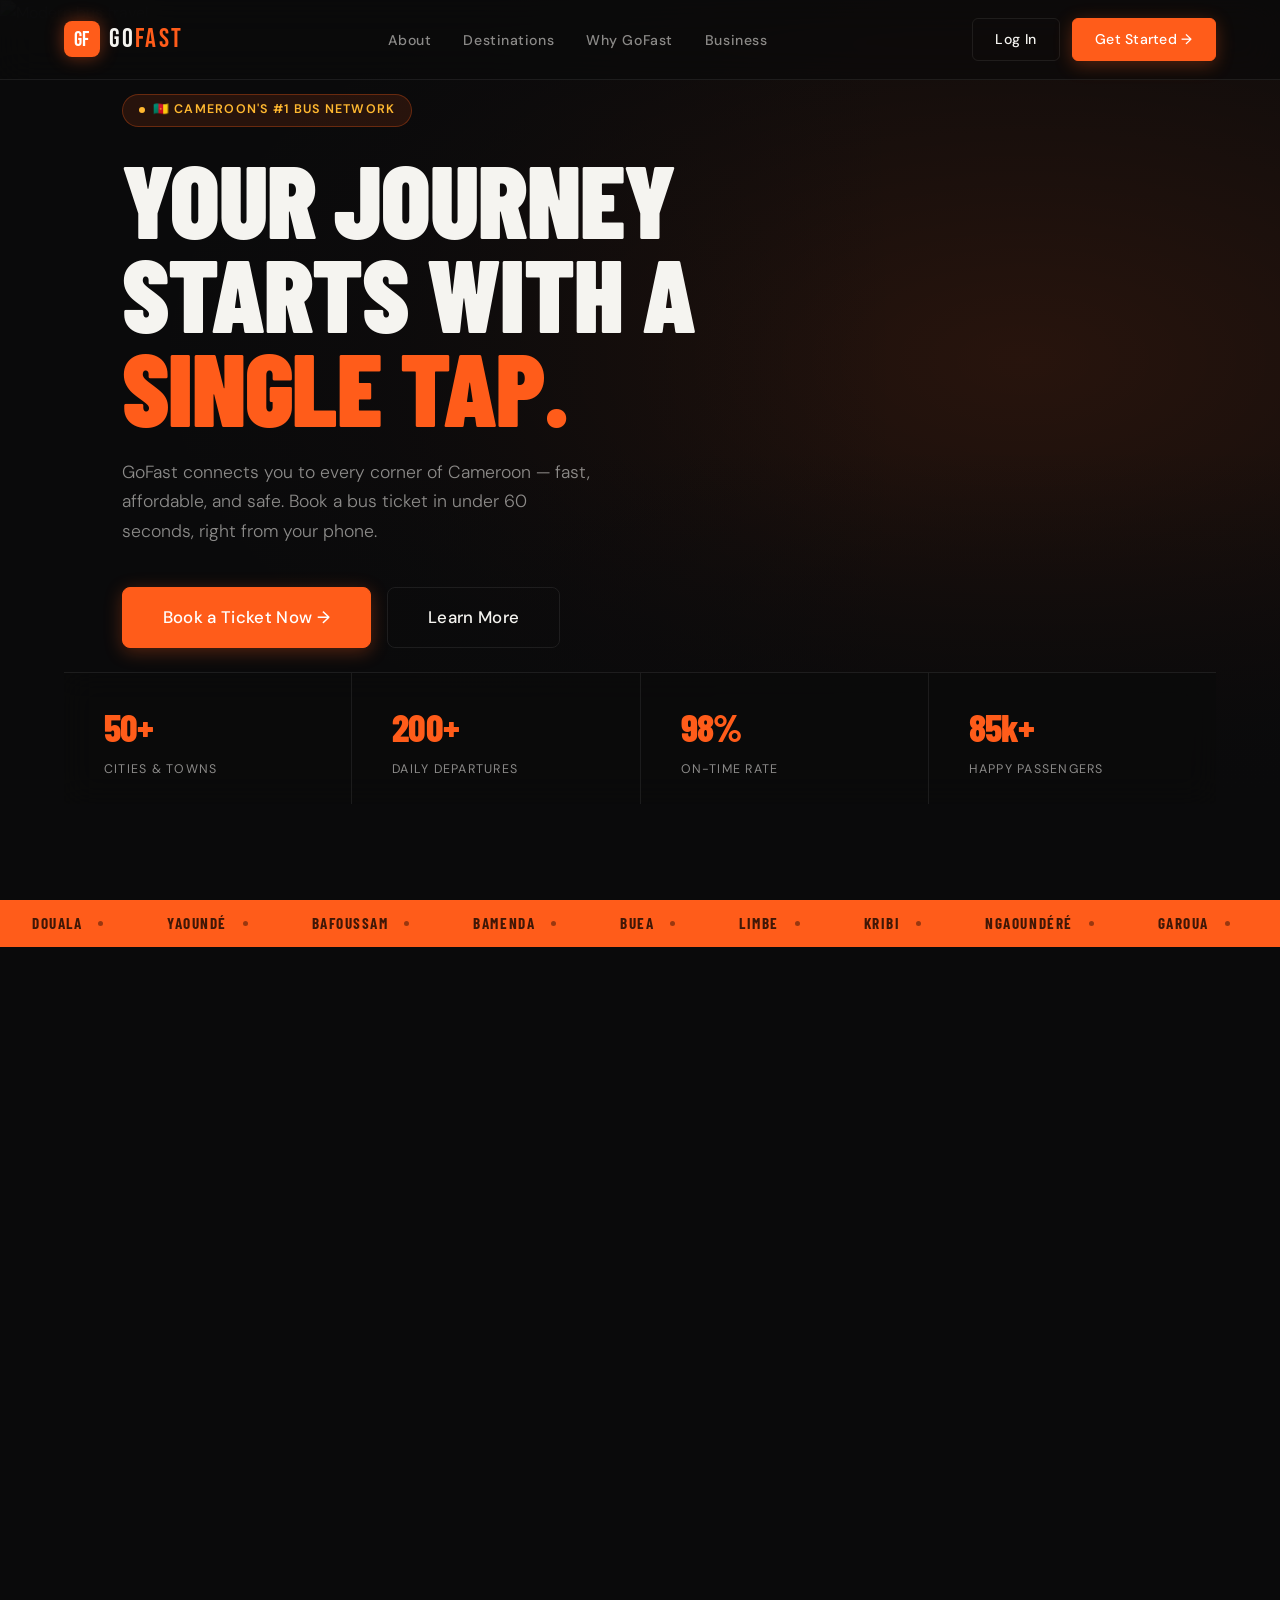
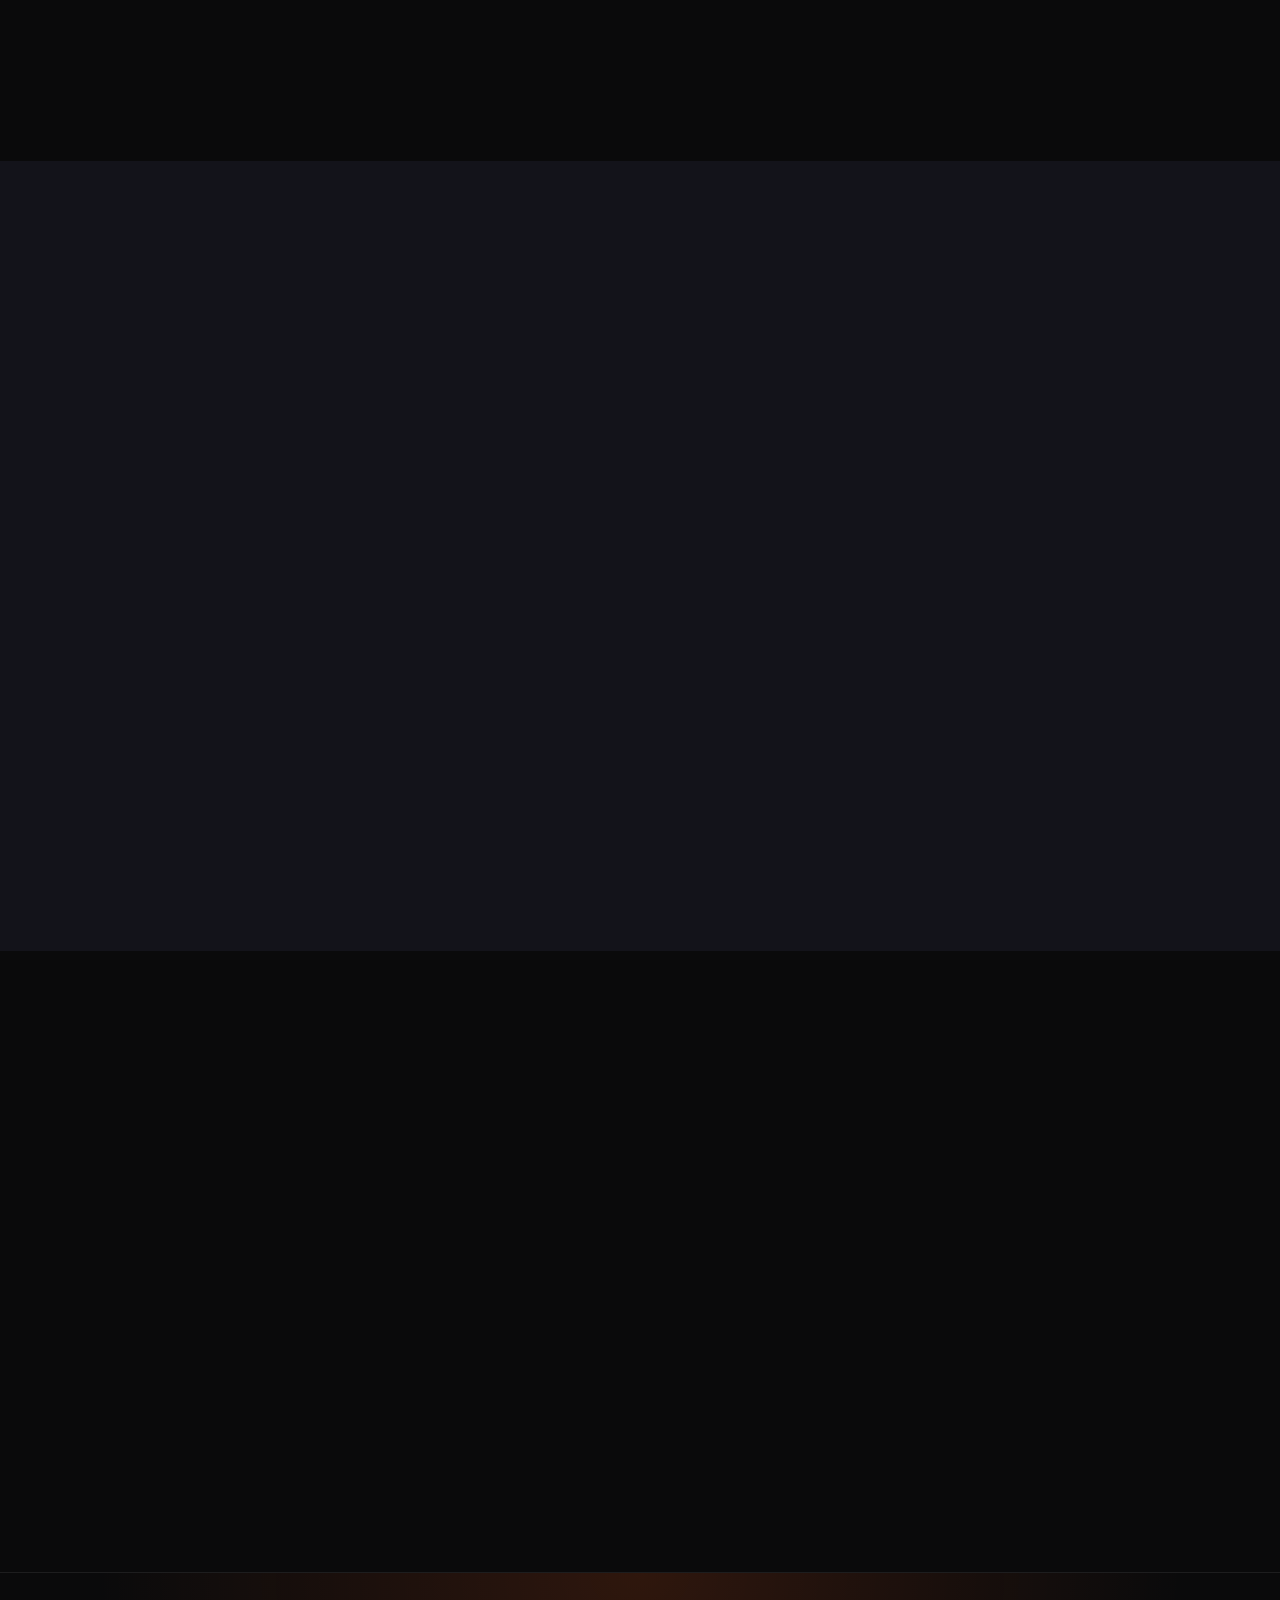
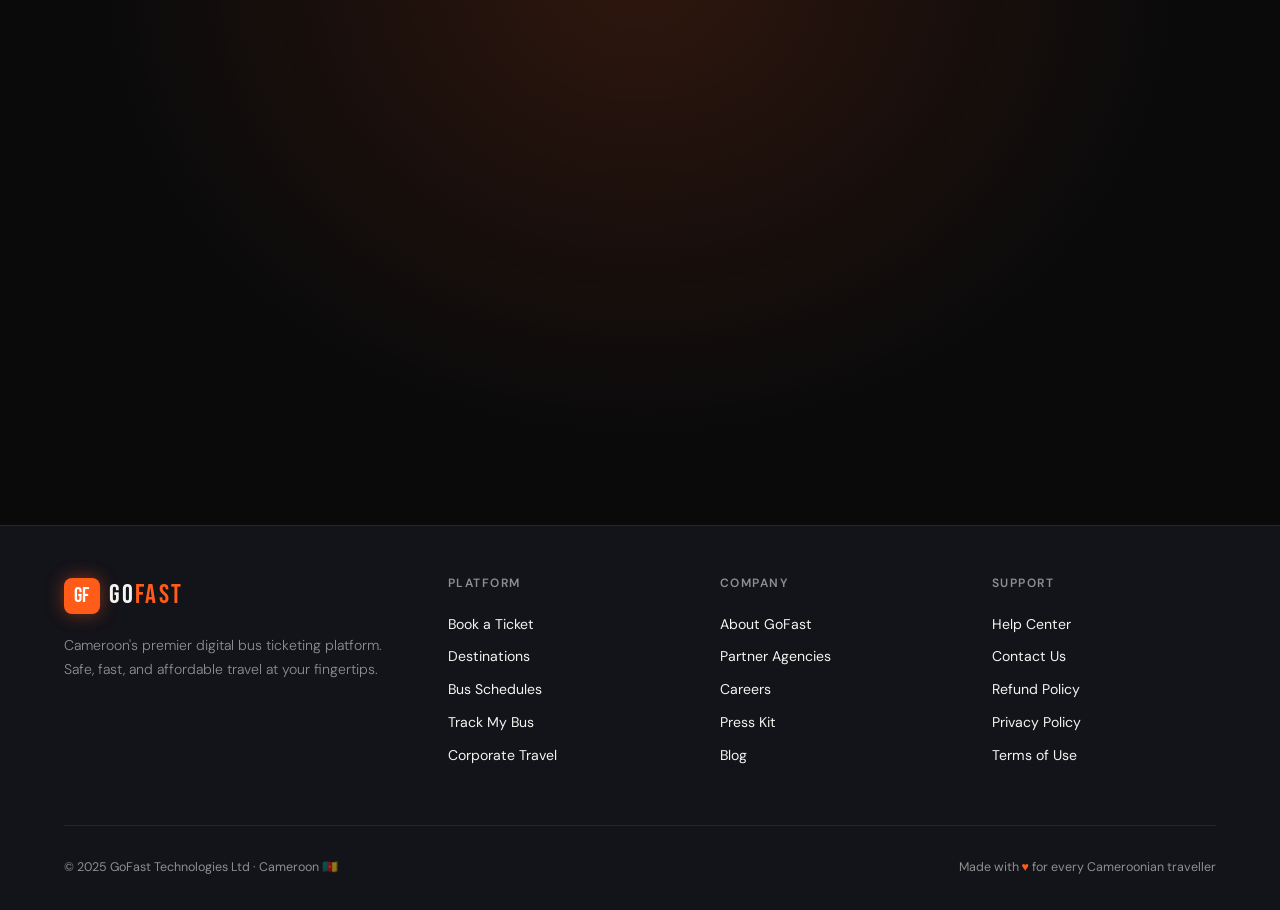
==== index.html @ 62a11a4a "Initial commit" ====
<!DOCTYPE html>
<html lang="en">
<head>
<meta charset="UTF-8" />
<meta name="viewport" content="width=device-width, initial-scale=1.0" />
<title>GoFast — Tickets at Your Fingertips</title>
<link rel="preconnect" href="https://fonts.googleapis.com" />
<link rel="preconnect" href="https://fonts.gstatic.com" crossorigin />
<link href="https://fonts.googleapis.com/css2?family=Barlow+Condensed:wght@400;600;700;800;900&family=DM+Sans:ital,wght@0,300;0,400;0,500;1,300&family=Bebas+Neue&display=swap" rel="stylesheet" />
<link rel="stylesheet" href="Styles/Landing.css"/>
</head>
<body>

<!-- ── NAVIGATION ── -->
<nav>
  <a class="nav-logo" href="#">
    <div class="logo-mark">GF</div>
    <span class="logo-text">Go<span>Fast</span></span>
  </a>
  <ul class="nav-links">
    <li><a href="#about">About</a></li>
    <li><a href="#cities">Destinations</a></li>
    <li><a href="#why">Why GoFast</a></li>
    <li><a href="#business">Business</a></li>
  </ul>
  <div class="nav-cta">
    <a href="gofast-login.html" class="btn btn-ghost">Log In</a>
    <a href="gofast-login.html" class="btn btn-primary">Get Started →</a>
  </div>
</nav>

<!-- ── HERO ── -->
<section class="hero">
  <div class="hero-bg">
    <img src="https://images.unsplash.com/photo-1544620347-c4fd4a3d5957?w=1800&q=80&auto=format&fit=crop" alt="Modern bus travel" />
  </div>
  <div class="hero-body container">
    <div class="hero-content">
      <div class="hero-badge">🇨🇲 Cameroon's #1 Bus Network</div>
      <h1 class="hero-title">
        Your Journey<br/>
        Starts With a<br/>
        <span class="line-accent">Single Tap.</span>
      </h1>
      <p class="hero-sub">
        GoFast connects you to every corner of Cameroon — fast, affordable, and safe. Book a bus ticket in under 60 seconds, right from your phone.
      </p>
      <div class="hero-actions">
        <a href="gofast-login.html" class="btn btn-primary btn-xl">Book a Ticket Now →</a>
        <a href="#about" class="btn btn-ghost btn-xl">Learn More</a>
      </div>
    </div>
  </div>
  <div class="hero-stats">
    <div class="stat-item"><div class="stat-num">50+</div><div class="stat-label">Cities & Towns</div></div>
    <div class="stat-item"><div class="stat-num">200+</div><div class="stat-label">Daily Departures</div></div>
    <div class="stat-item"><div class="stat-num">98%</div><div class="stat-label">On-Time Rate</div></div>
    <div class="stat-item"><div class="stat-num">85k+</div><div class="stat-label">Happy Passengers</div></div>
  </div>
</section>

<!-- ── MARQUEE ── -->
<div class="marquee-wrap">
  <div class="marquee-track">
    <!-- doubled for seamless loop -->
    <span class="marquee-item">Douala <span class="marquee-dot"></span></span>
    <span class="marquee-item">Yaoundé <span class="marquee-dot"></span></span>
    <span class="marquee-item">Bafoussam <span class="marquee-dot"></span></span>
    <span class="marquee-item">Bamenda <span class="marquee-dot"></span></span>
    <span class="marquee-item">Buea <span class="marquee-dot"></span></span>
    <span class="marquee-item">Limbe <span class="marquee-dot"></span></span>
    <span class="marquee-item">Kribi <span class="marquee-dot"></span></span>
    <span class="marquee-item">Ngaoundéré <span class="marquee-dot"></span></span>
    <span class="marquee-item">Garoua <span class="marquee-dot"></span></span>
    <span class="marquee-item">Maroua <span class="marquee-dot"></span></span>
    <span class="marquee-item">Ebolowa <span class="marquee-dot"></span></span>
    <span class="marquee-item">Bertoua <span class="marquee-dot"></span></span>
    <span class="marquee-item">Douala <span class="marquee-dot"></span></span>
    <span class="marquee-item">Yaoundé <span class="marquee-dot"></span></span>
    <span class="marquee-item">Bafoussam <span class="marquee-dot"></span></span>
    <span class="marquee-item">Bamenda <span class="marquee-dot"></span></span>
    <span class="marquee-item">Buea <span class="marquee-dot"></span></span>
    <span class="marquee-item">Limbe <span class="marquee-dot"></span></span>
    <span class="marquee-item">Kribi <span class="marquee-dot"></span></span>
    <span class="marquee-item">Ngaoundéré <span class="marquee-dot"></span></span>
    <span class="marquee-item">Garoua <span class="marquee-dot"></span></span>
    <span class="marquee-item">Maroua <span class="marquee-dot"></span></span>
    <span class="marquee-item">Ebolowa <span class="marquee-dot"></span></span>
    <span class="marquee-item">Bertoua <span class="marquee-dot"></span></span>
  </div>
</div>

<!-- ── ABOUT ── -->
<section id="about">
  <div class="container">
    <div class="about-grid reveal">
      <div class="about-text">
        <p class="section-label">Who We Are</p>
        <h2 class="section-title">The <em>Smarter</em> Way to Travel Cameroon</h2>
        <p>GoFast is Cameroon's first fully digital inter-city bus ticketing platform. We've taken the hassle out of travel — no queues, no last-minute scrambles, no overpriced roadside touts.</p>
        <p>From the bustling streets of <strong>Douala</strong> to the cool highlands of <strong>Bamenda</strong>, GoFast gets you there on time, every time. Our platform partners with the country's most trusted transport agencies to bring you a single, seamless booking experience.</p>
        <p>Whether you're a student heading home, a businessperson on deadline, or a family on holiday — <strong>GoFast was built for you.</strong></p>
        <div style="margin-top: 2rem;">
          <a href="gofast-login.html" class="btn btn-primary btn-lg">Start Booking →</a>
        </div>
      </div>
      <div class="about-visual">
        <img src="https://images.unsplash.com/photo-1570125909232-eb263c188f7e?w=900&q=80&auto=format&fit=crop" alt="Comfortable bus interior" />
        <div class="about-tag">✈ Est. 2024 · Cameroon</div>
      </div>
    </div>
  </div>
</section>

<!-- ── VALUE PROPS ── -->
<section id="why" class="vp-section">
  <div class="container">
    <p class="section-label reveal">Why Choose GoFast</p>
    <h2 class="section-title reveal">Built Around <em>Your</em> Comfort</h2>
    <div class="vp-grid reveal">

      <div class="vp-card">
        <div class="vp-num">01</div>
        <div class="vp-icon">⚡</div>
        <h3>Lightning-Fast Booking</h3>
        <p>Book a ticket from anywhere in 60 seconds or less. No account? No problem — create one instantly and hit the road.</p>
      </div>

      <div class="vp-card">
        <div class="vp-num">02</div>
        <div class="vp-icon">💰</div>
        <h3>Discounted Fares</h3>
        <p>GoFast members enjoy exclusive fare discounts, early-bird pricing, and loyalty rewards that grow with every trip you take.</p>
      </div>

      <div class="vp-card">
        <div class="vp-num">03</div>
        <div class="vp-icon">🛡️</div>
        <h3>Safety First</h3>
        <p>All partner buses are vetted, GPS-tracked, and maintained to the highest standards. Travel with total peace of mind.</p>
      </div>

      <div class="vp-card">
        <div class="vp-num">04</div>
        <div class="vp-icon">🪑</div>
        <h3>Choose Your Seat</h3>
        <p>Pick the exact seat you want — window, aisle, front row. Your comfort, your choice, confirmed before you even step on board.</p>
      </div>

      <div class="vp-card">
        <div class="vp-num">05</div>
        <div class="vp-icon">📱</div>
        <h3>Mobile Money Payments</h3>
        <p>Pay instantly with MTN Mobile Money or Orange Money. No cash, no cards, no stress — just tap and you're done.</p>
      </div>

      <div class="vp-card">
        <div class="vp-num">06</div>
        <div class="vp-icon">🕐</div>
        <h3>Real-Time Updates</h3>
        <p>Get live departure alerts, delay notifications, and boarding reminders straight to your phone. Never miss a bus again.</p>
      </div>

    </div>
  </div>
</section>

<!-- ── CITIES ── -->
<section id="cities">
  <div class="container">
    <p class="section-label reveal">Destinations</p>
    <h2 class="section-title reveal">We Travel <em>Everywhere</em> You Need to Go</h2>
    <div class="cities-grid reveal">

      <div class="city-card">
        <img src="Kribi.jpg" alt="Douala city" />
        <div class="city-info">
          <div class="city-name">Kribi</div>
          <div class="city-meta">Economic Capital <span class="dot"></span> 12+ daily routes</div>
        </div>
      </div>

      <div class="city-card">
        <img src="Yaounde.jpg" alt="Yaoundé city" />
        <div class="city-info">
          <div class="city-name">Yaoundé</div>
          <div class="city-meta">Political Capital <span class="dot"></span> 10+ daily routes</div>
        </div>
      </div>

      <div class="city-card">
        <img src="Limbe.jpg" alt="Limbe" />
        <div class="city-info">
          <div class="city-name">Limbe</div>
          <div class="city-meta">Southwest  Region <span class="dot"></span> 6+ daily routes</div>
        </div>
        <div class="city-card">
        <img src="Buea.jpg" alt="Buea" />
        <div class="city-info">
          <div class="city-name">Buea</div>
          <div class="city-meta">Southwest Region <span class="dot"></span> 6+ daily routes</div>
        </div>
      </div>


      

      
      
    </div>
    <div style="text-align:center; margin-top: 2.5rem;">
      <a href="gofast-working.html" class="btn btn-ghost btn-lg">View All 50+ Destinations →</a>
    </div>
  </div>
</section>

<!-- ── BUSINESS ── -->
<section id="business" class="biz-section">
  <div class="container">
    <div class="biz-grid reveal">
      <div class="biz-content">
        <p class="section-label">For Businesses</p>
        <h2>Travel Smarter,<br/><em>Spend Less.</em></h2>
        <p>Is your company moving employees across cities regularly? GoFast Business gives you a dedicated corporate account with group booking, priority seating, invoice-based billing, and a dedicated account manager — all in one dashboard.</p>
        <ul class="biz-features">
          <li><strong>Group Bookings</strong> — Reserve entire rows or buses for your team instantly.</li>
          <li><strong>Corporate Billing</strong> — Monthly invoices, zero cash handling, easy accounting.</li>
          <li><strong>Priority Support</strong> — 24/7 dedicated hotline for business accounts.</li>
          <li><strong>Analytics Dashboard</strong> — Track travel spend, routes, and frequency at a glance.</li>
          <li><strong>Exclusive Corporate Rates</strong> — The more you travel, the more you save.</li>
        </ul>
        <div style="margin-top: 2rem;">
          <a href="gofast-login.html" class="btn btn-primary btn-lg">Get a Business Account →</a>
        </div>
      </div>
      <div class="biz-cards">
        <div class="biz-card">
          <div class="biz-card-icon"></div>
          <div class="biz-card-body">
            <h4>Corporate Accounts</h4>
            <p>Manage all company travel under a single account. Set budgets, approve trips, and track usage.</p>
          </div>
        </div>
        <div class="biz-card">
          <div class="biz-card-icon"></div>
          <div class="biz-card-body">
            <h4>Travel Analytics</h4>
            <p>Monthly spending reports, route analysis, and predictive recommendations to cut costs.</p>
          </div>
        </div>
        <div class="biz-card">
          <div class="biz-card-icon"></div>
          <div class="biz-card-body">
            <h4>Agency Partnerships</h4>
            <p>Are you a transport agency? Partner with GoFast to digitize your operations and reach more customers.</p>
          </div>
        </div>
        <div class="biz-card">
          <div class="biz-card-icon"></div>
          <div class="biz-card-body">
            <h4>Bulk Ticket Packages</h4>
            <p>Pre-purchase bundles of tickets at discounted rates. Perfect for schools, NGOs, and large enterprises.</p>
          </div>
        </div>
      </div>
    </div>
  </div>
</section>

<!-- ── TESTIMONIALS ── -->
<section>
  <div class="container">
    <p class="section-label reveal">Testimonials</p>
    <h2 class="section-title reveal">What Our <em>Passengers</em> Say</h2>
    <div class="testi-grid reveal">
      <div class="testi-card">
        <div class="testi-stars">★★★★★</div>
        <p class="testi-text">"I booked my Douala–Bafoussam ticket while eating breakfast. The bus was on time, the seat I chose was exactly where I expected, and the journey was smooth. GoFast is a game-changer."</p>
        <div class="testi-author">
          <div class="testi-avatar">AK</div>
          <div>
            <div class="testi-name">Armel K.</div>
            <div class="testi-route">Douala → Bafoussam</div>
          </div>
        </div>
      </div>
      <div class="testi-card">
        <div class="testi-stars">★★★★★</div>
        <p class="testi-text">"As a student, I travel between Buea and Yaoundé constantly. GoFast saves me both time and money with their student discounts. I'll never queue at an agency again."</p>
        <div class="testi-author">
          <div class="testi-avatar">PN</div>
          <div>
            <div class="testi-name">Patricia N.</div>
            <div class="testi-route">Buea → Yaoundé</div>
          </div>
        </div>
      </div>
      <div class="testi-card">
        <div class="testi-stars">★★★★★</div>
        <p class="testi-text">"Our company uses GoFast Business to manage all staff travel. The invoicing system is a dream — our finance team is thrilled. Highly recommend to any SME in Cameroon."</p>
        <div class="testi-author">
          <div class="testi-avatar">ET</div>
          <div>
            <div class="testi-name">Emmanuel T.</div>
            <div class="testi-route">Corporate Account · Douala</div>
          </div>
        </div>
      </div>
    </div>
  </div>
</section>

<!-- ── CTA ── -->
<section class="cta-section">
  <div class="container">
    <h2 class="reveal">Ready to<br/><em>GoFast?</em></h2>
    <p class="reveal">Join 85,000+ Cameroonians who've already made the switch to smarter travel. Your first ticket is just one tap away.</p>
    <div class="cta-btns reveal">
      <a href="gofast-login.html" class="btn btn-primary btn-xl">Create Free Account →</a>
      <a href="gofast-login.html" class="btn btn-ghost btn-xl">Already have an account? Log In</a>
    </div>
  </div>
</section>

<!-- ── FOOTER ── -->
<footer>
  <div class="footer-grid">
    <div class="footer-brand">
      <div class="nav-logo" style="margin-bottom:1rem;">
        <div class="logo-mark">GF</div>
        <span class="logo-text">Go<span>Fast</span></span>
      </div>
      <p>Cameroon's premier digital bus ticketing platform. Safe, fast, and affordable travel at your fingertips.</p>
    </div>
    <div class="footer-col">
      <h5>Platform</h5>
      <a href="#">Book a Ticket</a>
      <a href="#">Destinations</a>
      <a href="#">Bus Schedules</a>
      <a href="#">Track My Bus</a>
      <a href="#">Corporate Travel</a>
    </div>
    <div class="footer-col">
      <h5>Company</h5>
      <a href="#">About GoFast</a>
      <a href="#">Partner Agencies</a>
      <a href="#">Careers</a>
      <a href="#">Press Kit</a>
      <a href="#">Blog</a>
    </div>
    <div class="footer-col">
      <h5>Support</h5>
      <a href="#">Help Center</a>
      <a href="#">Contact Us</a>
      <a href="#">Refund Policy</a>
      <a href="#">Privacy Policy</a>
      <a href="#">Terms of Use</a>
    </div>
  </div>
  <div class="footer-bottom">
    <div>© 2025 GoFast Technologies Ltd · Cameroon 🇨🇲</div>
    <div>Made with <span>♥</span> for every Cameroonian traveller</div>
  </div>
</footer>

<script src="Scripts/landing.js"></script>
</body>
</html>
---- Styles/Landing.css ----
/* ── TOKENS ── */
  :root {
    --black:   #0a0a0b;
    --ink:     #13131a;
    --panel:   #1a1a24;
    --card:    #21212f;
    --border:  rgba(255,255,255,0.08);
    --orange:  #ff5c1a;
    --amber:   #ffb830;
    --white:   #f5f4f0;
    --muted:   rgba(245,244,240,0.55);
    --speed: 0.38s;
  }

  *, *::before, *::after { box-sizing: border-box; margin: 0; padding: 0; }

  html { scroll-behavior: smooth; }

  body {
    background: var(--black);
    color: var(--white);
    font-family: 'DM Sans', sans-serif;
    font-size: 16px;
    line-height: 1.6;
    overflow-x: hidden;
  }

  /* ── SCROLLBAR ── */
  ::-webkit-scrollbar { width: 4px; }
  ::-webkit-scrollbar-track { background: var(--ink); }
  ::-webkit-scrollbar-thumb { background: var(--orange); border-radius: 2px; }

  /* ── NAV ── */
  nav {
    position: fixed; top: 0; left: 0; right: 0; z-index: 100;
    display: flex; align-items: center; justify-content: space-between;
    padding: 1.1rem 5%;
    background: rgba(10,10,11,0.7);
    backdrop-filter: blur(18px) saturate(160%);
    border-bottom: 1px solid var(--border);
    animation: fadeDown 0.7s ease both;
  }

  .nav-logo {
    display: flex; align-items: center; gap: 0.55rem;
    text-decoration: none;
  }
  .logo-mark {
    width: 36px; height: 36px; border-radius: 8px;
    background: var(--orange);
    display: flex; align-items: center; justify-content: center;
    font-family: 'Bebas Neue', sans-serif;
    font-size: 1.3rem; color: #fff; letter-spacing: 0.02em;
    box-shadow: 0 0 18px rgba(255,92,26,0.45);
  }
  .logo-text {
    font-family: 'Bebas Neue', sans-serif;
    font-size: 1.7rem; letter-spacing: 0.08em; color: var(--white);
  }
  .logo-text span { color: var(--orange); }

  .nav-links {
    display: flex; align-items: center; gap: 2rem;
    list-style: none;
  }
  .nav-links a {
    text-decoration: none; color: var(--muted); font-size: 0.88rem;
    letter-spacing: 0.04em; font-weight: 500;
    transition: color var(--speed);
  }
  .nav-links a:hover { color: var(--white); }

  .nav-cta {
    display: flex; gap: 0.75rem; align-items: center;
  }
  .btn {
    padding: 0.6rem 1.4rem;
    border-radius: 6px;
    font-family: 'DM Sans', sans-serif;
    font-weight: 500; font-size: 0.88rem;
    cursor: pointer; text-decoration: none;
    transition: all var(--speed);
    display: inline-flex; align-items: center; gap: 0.4rem;
    letter-spacing: 0.02em;
  }
  .btn-ghost {
    background: transparent;
    border: 1px solid var(--border);
    color: var(--white);
  }
  .btn-ghost:hover {
    border-color: rgba(255,255,255,0.3);
    background: rgba(255,255,255,0.05);
  }
  .btn-primary {
    background: var(--orange);
    border: 1px solid var(--orange);
    color: #fff;
    box-shadow: 0 4px 18px rgba(255,92,26,0.3);
  }
  .btn-primary:hover {
    background: #ff7040;
    box-shadow: 0 6px 28px rgba(255,92,26,0.5);
    transform: translateY(-1px);
  }
  .btn-lg {
    padding: 0.85rem 2rem; font-size: 1rem;
  }
  .btn-xl {
    padding: 1rem 2.5rem; font-size: 1.05rem;
    border-radius: 8px;
  }

  /* ── HERO ── */
  .hero {
    min-height: 100vh;
    display: grid;
    grid-template-rows: 1fr auto;
    padding-top: 70px;
    position: relative; overflow: hidden;
  }

  .hero-bg {
    position: absolute; inset: 0;
    z-index: 0;
  }
  .hero-bg img {
    width: 100%; height: 100%;
    object-fit: cover; object-position: center 30%;
    filter: brightness(0.3) saturate(1.3);
  }
  .hero-bg::after {
    content: '';
    position: absolute; inset: 0;
    background:
      linear-gradient(to top, var(--black) 12%, transparent 50%),
      linear-gradient(to right, rgba(10,10,11,0.7) 30%, transparent 70%),
      radial-gradient(ellipse at 80% 40%, rgba(255,92,26,0.12) 0%, transparent 60%);
  }

  .hero-body {
    position: relative; z-index: 2;
    display: flex; align-items: center;
    padding: 0 5%;
    max-width: 1200px; margin: 0 auto; width: 100%;
  }

  .hero-content { max-width: 640px; }

  .hero-badge {
    display: inline-flex; align-items: center; gap: 0.5rem;
    background: rgba(255,92,26,0.12);
    border: 1px solid rgba(255,92,26,0.3);
    border-radius: 100px;
    padding: 0.35rem 1rem;
    font-size: 0.78rem; letter-spacing: 0.1em; text-transform: uppercase;
    color: var(--amber); font-weight: 600;
    margin-bottom: 1.5rem;
    animation: fadeUp 0.8s 0.2s ease both;
  }
  .hero-badge::before {
    content: ''; width: 6px; height: 6px;
    background: var(--amber); border-radius: 50%;
    animation: pulse 2s infinite;
  }

  .hero-title {
    font-family: 'Barlow Condensed', sans-serif;
    font-weight: 900;
    font-size: clamp(3.5rem, 8vw, 7rem);
    line-height: 0.92;
    letter-spacing: -0.01em;
    text-transform: uppercase;
    animation: fadeUp 0.8s 0.35s ease both;
  }
  .hero-title .line-accent { color: var(--orange); display: block; }

  .hero-sub {
    margin-top: 1.5rem;
    font-size: 1.1rem; color: var(--muted);
    max-width: 480px; line-height: 1.7;
    font-weight: 300;
    animation: fadeUp 0.8s 0.5s ease both;
  }

  .hero-actions {
    display: flex; gap: 1rem; align-items: center;
    margin-top: 2.5rem; flex-wrap: wrap;
    animation: fadeUp 0.8s 0.65s ease both;
  }

  .hero-stats {
    position: relative; z-index: 2;
    display: flex; gap: 0;
    border-top: 1px solid var(--border);
    background: rgba(10,10,11,0.6);
    backdrop-filter: blur(16px);
    animation: fadeUp 0.8s 0.8s ease both;
  }
  .stat-item {
    flex: 1; padding: 1.5rem 2.5rem;
    border-right: 1px solid var(--border);
  }
  .stat-item:last-child { border-right: none; }
  .stat-num {
    font-family: 'Barlow Condensed', sans-serif;
    font-weight: 800; font-size: 2.4rem;
    color: var(--orange); letter-spacing: -0.02em;
  }
  .stat-label {
    font-size: 0.78rem; color: var(--muted);
    text-transform: uppercase; letter-spacing: 0.1em;
    margin-top: 0.1rem;
  }

  /* ── MARQUEE ── */
  .marquee-wrap {
    background: var(--orange);
    padding: 0.7rem 0; overflow: hidden;
  }
  .marquee-track {
    display: flex; white-space: nowrap;
    animation: marquee 22s linear infinite;
  }
  .marquee-item {
    display: inline-flex; align-items: center; gap: 1rem;
    padding: 0 2rem;
    font-family: 'Barlow Condensed', sans-serif;
    font-weight: 700; font-size: 0.95rem;
    text-transform: uppercase; letter-spacing: 0.1em;
    color: rgba(0,0,0,0.75);
  }
  .marquee-dot { width: 5px; height: 5px; background: rgba(0,0,0,0.4); border-radius: 50%; }

  /* ── SECTION SHARED ── */
  section { padding: 6rem 5%; }
  .container { max-width: 1200px; margin: 0 auto; }

  .section-label {
    font-size: 0.75rem; letter-spacing: 0.15em;
    text-transform: uppercase; color: var(--orange);
    font-weight: 600; margin-bottom: 0.75rem;
  }
  .section-title {
    font-family: 'Barlow Condensed', sans-serif;
    font-weight: 800; font-size: clamp(2.2rem, 4vw, 3.2rem);
    text-transform: uppercase; line-height: 1;
    letter-spacing: -0.01em;
  }
  .section-title em { font-style: normal; color: var(--orange); }

  /* ── ABOUT ── */
  .about-grid {
    display: grid; grid-template-columns: 1fr 1fr;
    gap: 4rem; align-items: center; margin-top: 3rem;
  }
  .about-text p {
    color: var(--muted); line-height: 1.8; margin-top: 1rem;
    font-weight: 300;
  }
  .about-text p + p { margin-top: 0.85rem; }
  .about-text strong { color: var(--white); font-weight: 500; }

  .about-visual {
    position: relative; border-radius: 16px; overflow: hidden;
    height: 420px;
  }
  .about-visual img {
    width: 100%; height: 100%;
    object-fit: cover;
    transition: transform 0.6s ease;
  }
  .about-visual:hover img { transform: scale(1.04); }
  .about-visual::before {
    content: '';
    position: absolute; inset: 0; z-index: 1;
    background: linear-gradient(to top, rgba(10,10,11,0.6) 0%, transparent 50%);
  }
  .about-tag {
    position: absolute; bottom: 1.5rem; left: 1.5rem; z-index: 2;
    background: var(--orange); color: #fff;
    padding: 0.4rem 1rem; border-radius: 100px;
    font-size: 0.78rem; font-weight: 600; letter-spacing: 0.06em;
  }

  /* ── VALUE PROPS ── */
  .vp-section { background: var(--ink); }
  .vp-grid {
    display: grid; grid-template-columns: repeat(3, 1fr);
    gap: 1.5px; margin-top: 3rem;
    border: 1.5px solid var(--border); border-radius: 16px; overflow: hidden;
  }
  .vp-card {
    background: var(--panel);
    padding: 2.5rem 2rem;
    transition: background var(--speed);
    position: relative; overflow: hidden;
  }
  .vp-card::before {
    content: '';
    position: absolute; inset: 0;
    background: radial-gradient(ellipse at 0% 100%, rgba(255,92,26,0.08) 0%, transparent 60%);
    opacity: 0; transition: opacity var(--speed);
  }
  .vp-card:hover { background: var(--card); }
  .vp-card:hover::before { opacity: 1; }

  .vp-icon {
    width: 52px; height: 52px; border-radius: 12px;
    background: rgba(255,92,26,0.1);
    border: 1px solid rgba(255,92,26,0.2);
    display: flex; align-items: center; justify-content: center;
    font-size: 1.5rem; margin-bottom: 1.5rem;
  }
  .vp-card h3 {
    font-family: 'Barlow Condensed', sans-serif;
    font-weight: 700; font-size: 1.35rem;
    text-transform: uppercase; letter-spacing: 0.03em;
    margin-bottom: 0.65rem;
  }
  .vp-card p {
    color: var(--muted); font-size: 0.88rem;
    line-height: 1.7; font-weight: 300;
  }
  .vp-num {
    position: absolute; top: 1.5rem; right: 1.5rem;
    font-family: 'Barlow Condensed', sans-serif;
    font-size: 3.5rem; font-weight: 900; color: rgba(255,255,255,0.04);
    line-height: 1;
  }

  /* ── CITIES ── */
  .cities-grid {
    display: grid;
    grid-template-columns: repeat(4, 1fr);
    gap: 1.2rem; margin-top: 3rem;
  }
  .city-card {
    position: relative; border-radius: 12px; overflow: hidden;
    height: 260px; cursor: pointer;
    transition: transform var(--speed), box-shadow var(--speed);
  }
  .city-card:hover {
    transform: translateY(-6px);
    box-shadow: 0 20px 50px rgba(0,0,0,0.5);
  }
  .city-card:first-child {
    grid-column: span 2; height: 300px;
  }
  .city-card img {
    width: 100%; height: 100%;
    object-fit: cover;
    filter: brightness(0.55) saturate(1.1);
    transition: filter var(--speed), transform 0.5s ease;
  }
  .city-card:hover img {
    filter: brightness(0.7) saturate(1.3);
    transform: scale(1.06);
  }
  .city-info {
    position: absolute; bottom: 0; left: 0; right: 0;
    padding: 1.5rem;
    background: linear-gradient(to top, rgba(10,10,11,0.9) 0%, transparent 100%);
  }
  .city-name {
    font-family: 'Barlow Condensed', sans-serif;
    font-weight: 800; font-size: 1.6rem;
    text-transform: uppercase; letter-spacing: 0.04em;
  }
  .city-meta {
    display: flex; align-items: center; gap: 0.5rem;
    margin-top: 0.3rem;
    font-size: 0.78rem; color: var(--muted);
  }
  .city-meta .dot { width: 4px; height: 4px; background: var(--orange); border-radius: 50%; }

  /* ── BUSINESS AD ── */
  .biz-section { background: var(--ink); }
  .biz-grid {
    display: grid; grid-template-columns: 1.1fr 1fr;
    gap: 4rem; align-items: center; margin-top: 3rem;
  }
  .biz-content h2 {
    font-family: 'Barlow Condensed', sans-serif;
    font-weight: 900; font-size: clamp(2rem, 3.5vw, 2.8rem);
    text-transform: uppercase; line-height: 1.05;
    margin-bottom: 1.2rem;
  }
  .biz-content h2 em { font-style: normal; color: var(--orange); }
  .biz-content p { color: var(--muted); line-height: 1.8; font-weight: 300; }

  .biz-features {
    list-style: none; margin-top: 1.8rem; display: flex; flex-direction: column; gap: 0.85rem;
  }
  .biz-features li {
    display: flex; align-items: flex-start; gap: 0.75rem;
    color: var(--muted); font-size: 0.9rem;
  }
  .biz-features li::before {
    content: '✓';
    flex-shrink: 0; width: 22px; height: 22px;
    background: rgba(255,92,26,0.12);
    border: 1px solid rgba(255,92,26,0.3);
    border-radius: 50%; color: var(--orange);
    font-size: 0.7rem; display: flex; align-items: center; justify-content: center;
    margin-top: 0.1rem;
  }
  .biz-features li strong { color: var(--white); font-weight: 500; }

  .biz-cards {
    display: flex; flex-direction: column; gap: 1rem;
  }
  .biz-card {
    background: var(--panel);
    border: 1px solid var(--border);
    border-radius: 12px; padding: 1.5rem;
    display: flex; gap: 1rem; align-items: flex-start;
    transition: border-color var(--speed), box-shadow var(--speed);
  }
  .biz-card:hover {
    border-color: rgba(255,92,26,0.3);
    box-shadow: 0 8px 30px rgba(255,92,26,0.08);
  }
  .biz-card-icon {
    width: 44px; height: 44px; border-radius: 10px;
    background: rgba(255,92,26,0.12);
    display: flex; align-items: center; justify-content: center;
    font-size: 1.2rem; flex-shrink: 0;
  }
  .biz-card-body h4 {
    font-weight: 600; font-size: 0.95rem; margin-bottom: 0.25rem;
  }
  .biz-card-body p { color: var(--muted); font-size: 0.82rem; line-height: 1.5; }

  /* ── TESTIMONIALS ── */
  .testi-grid {
    display: grid; grid-template-columns: repeat(3, 1fr);
    gap: 1.5rem; margin-top: 3rem;
  }
  .testi-card {
    background: var(--panel);
    border: 1px solid var(--border);
    border-radius: 14px; padding: 2rem;
    transition: transform var(--speed);
  }
  .testi-card:hover { transform: translateY(-4px); }
  .testi-stars { color: var(--amber); font-size: 0.85rem; letter-spacing: 0.1em; margin-bottom: 1rem; }
  .testi-text {
    color: var(--muted); font-size: 0.9rem; line-height: 1.75;
    font-style: italic; font-weight: 300;
    margin-bottom: 1.5rem;
  }
  .testi-author { display: flex; align-items: center; gap: 0.75rem; }
  .testi-avatar {
    width: 40px; height: 40px; border-radius: 50%;
    background: var(--orange); display: flex; align-items: center; justify-content: center;
    font-weight: 700; font-size: 0.9rem; color: #fff; flex-shrink: 0;
  }
  .testi-name { font-weight: 500; font-size: 0.9rem; }
  .testi-route { color: var(--muted); font-size: 0.78rem; margin-top: 0.1rem; }

  /* ── CTA ── */
  .cta-section {
    text-align: center;
    background:
      radial-gradient(ellipse at 50% 0%, rgba(255,92,26,0.15) 0%, transparent 60%),
      var(--black);
    border-top: 1px solid var(--border);
    padding: 7rem 5%;
  }
  .cta-section h2 {
    font-family: 'Barlow Condensed', sans-serif;
    font-weight: 900; font-size: clamp(3rem, 6vw, 5.5rem);
    text-transform: uppercase; line-height: 0.95; letter-spacing: -0.01em;
    margin-bottom: 1.5rem;
  }
  .cta-section h2 em { font-style: normal; color: var(--orange); display: block; }
  .cta-section p { color: var(--muted); max-width: 480px; margin: 0 auto 2.5rem; line-height: 1.8; }
  .cta-btns { display: flex; gap: 1rem; justify-content: center; flex-wrap: wrap; }

  /* ── FOOTER ── */
  footer {
    background: var(--ink);
    border-top: 1px solid var(--border);
    padding: 3rem 5% 2rem;
  }
  .footer-grid {
    max-width: 1200px; margin: 0 auto;
    display: grid; grid-template-columns: 1.5fr 1fr 1fr 1fr;
    gap: 3rem; padding-bottom: 3rem;
    border-bottom: 1px solid var(--border);
  }
  .footer-brand p { color: var(--muted); font-size: 0.88rem; margin-top: 1rem; line-height: 1.7; font-weight: 300; }
  .footer-col h5 {
    font-size: 0.75rem; letter-spacing: 0.12em;
    text-transform: uppercase; color: var(--muted); font-weight: 600;
    margin-bottom: 1.2rem;
  }
  .footer-col a {
    display: block; color: var(--white); text-decoration: none;
    font-size: 0.88rem; margin-bottom: 0.65rem;
    transition: color var(--speed);
  }
  .footer-col a:hover { color: var(--orange); }
  .footer-bottom {
    max-width: 1200px; margin: 2rem auto 0;
    display: flex; justify-content: space-between; align-items: center;
    font-size: 0.78rem; color: var(--muted);
  }
  .footer-bottom span { color: var(--orange); }

  /* ── ANIMATIONS ── */
  @keyframes fadeDown {
    from { opacity: 0; transform: translateY(-16px); }
    to   { opacity: 1; transform: translateY(0); }
  }
  @keyframes fadeUp {
    from { opacity: 0; transform: translateY(20px); }
    to   { opacity: 1; transform: translateY(0); }
  }
  @keyframes pulse {
    0%, 100% { opacity: 1; transform: scale(1); }
    50%       { opacity: 0.5; transform: scale(0.8); }
  }
  @keyframes marquee {
    from { transform: translateX(0); }
    to   { transform: translateX(-50%); }
  }

  /* scroll reveal */
  .reveal {
    opacity: 0; transform: translateY(28px);
    transition: opacity 0.7s ease, transform 0.7s ease;
  }
  .reveal.visible {
    opacity: 1; transform: translateY(0);
  }

  /* ── RESPONSIVE ── */
  @media (max-width: 900px) {
    .nav-links { display: none; }
    .about-grid, .biz-grid { grid-template-columns: 1fr; gap: 2.5rem; }
    .vp-grid { grid-template-columns: 1fr; }
    .cities-grid { grid-template-columns: repeat(2, 1fr); }
    .city-card:first-child { grid-column: span 2; }
    .testi-grid { grid-template-columns: 1fr; }
    .hero-stats { flex-direction: column; }
    .stat-item { border-right: none; border-bottom: 1px solid var(--border); }
    .stat-item:last-child { border-bottom: none; }
    .footer-grid { grid-template-columns: 1fr 1fr; gap: 2rem; }
    .footer-bottom { flex-direction: column; gap: 0.5rem; }
  }
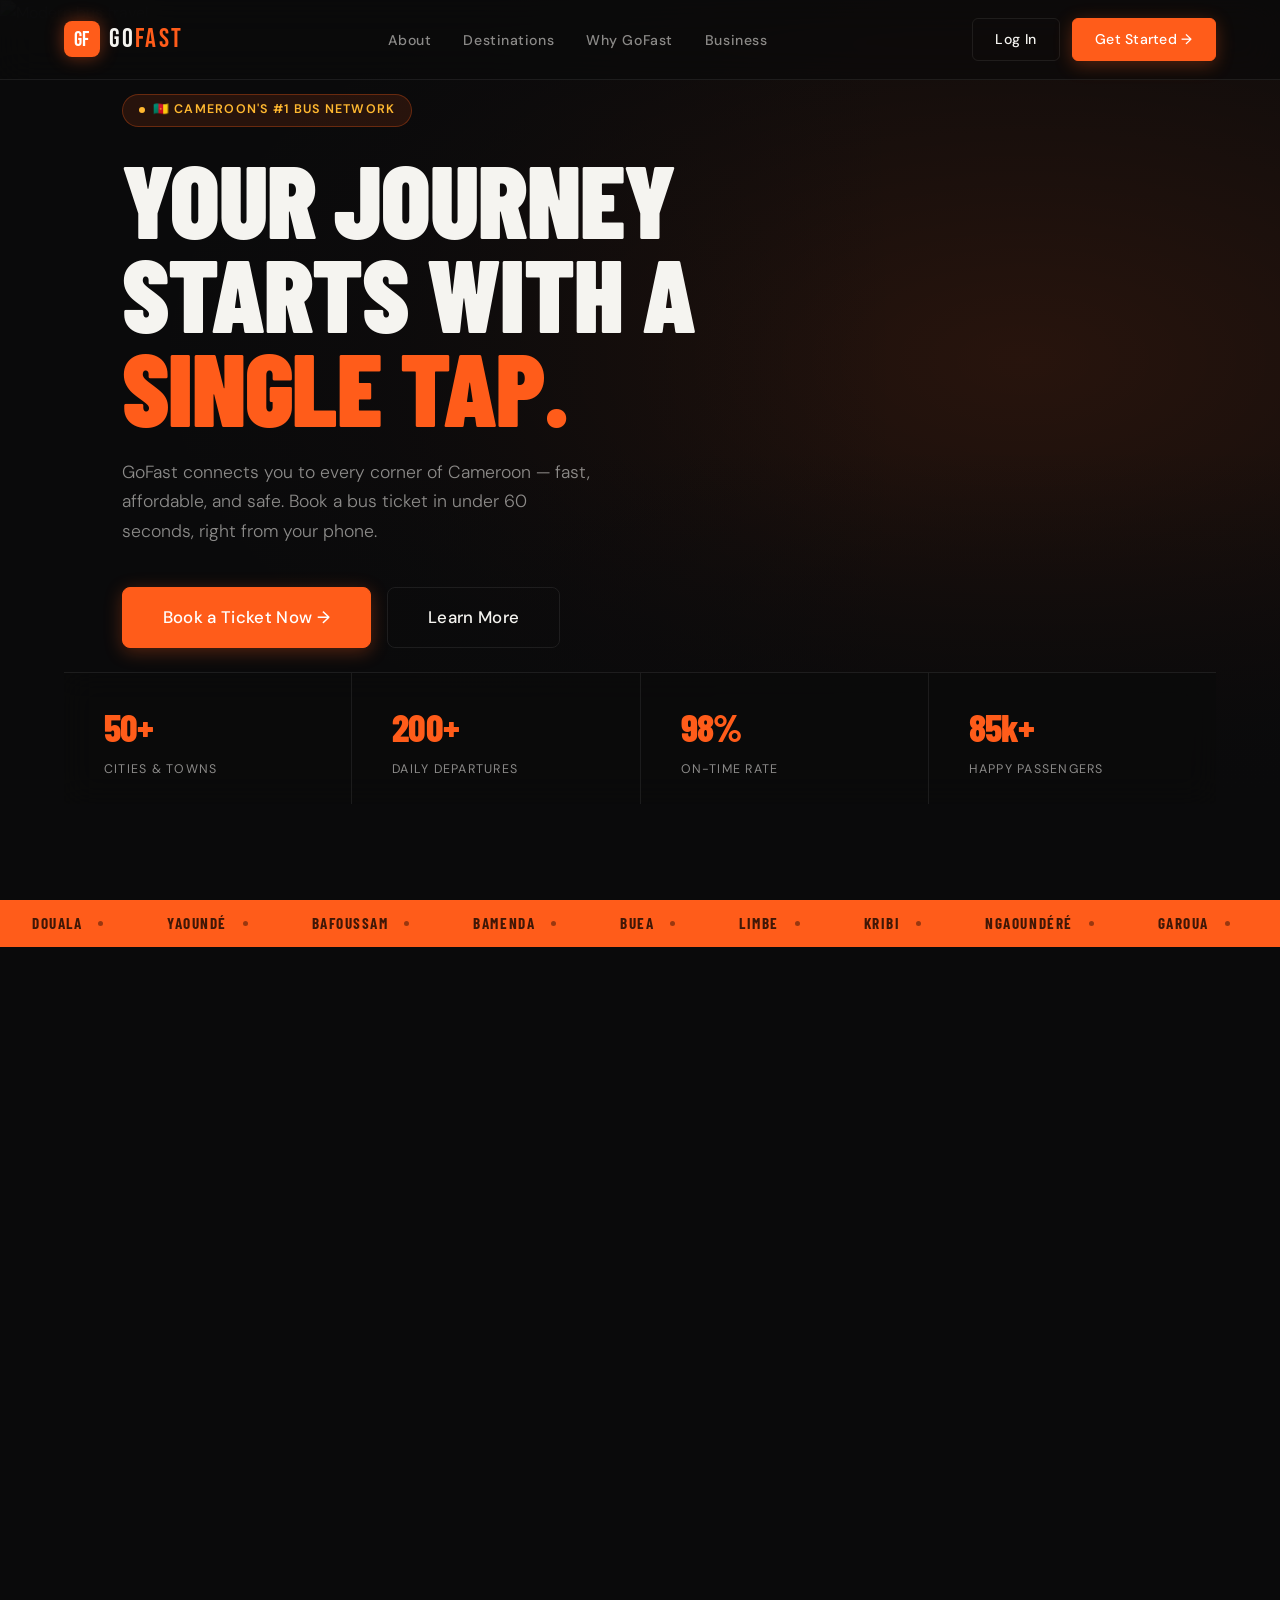
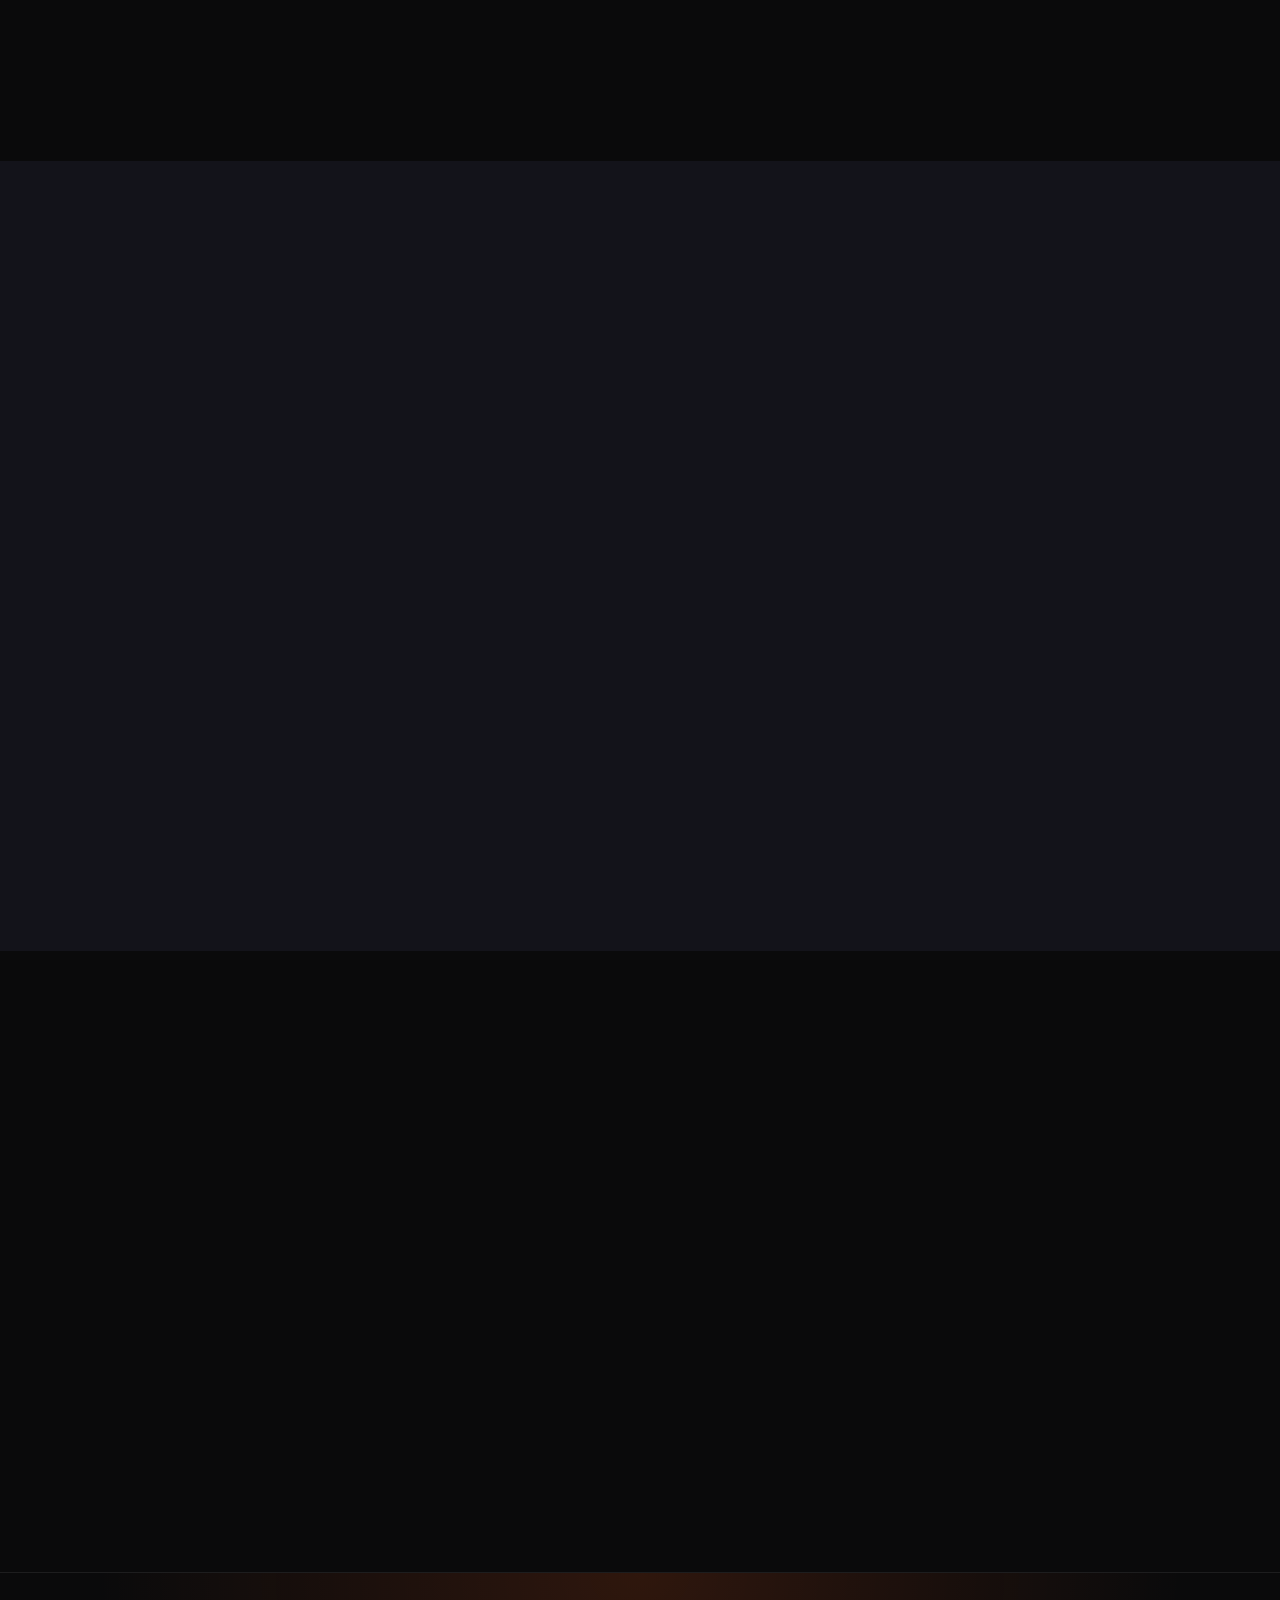
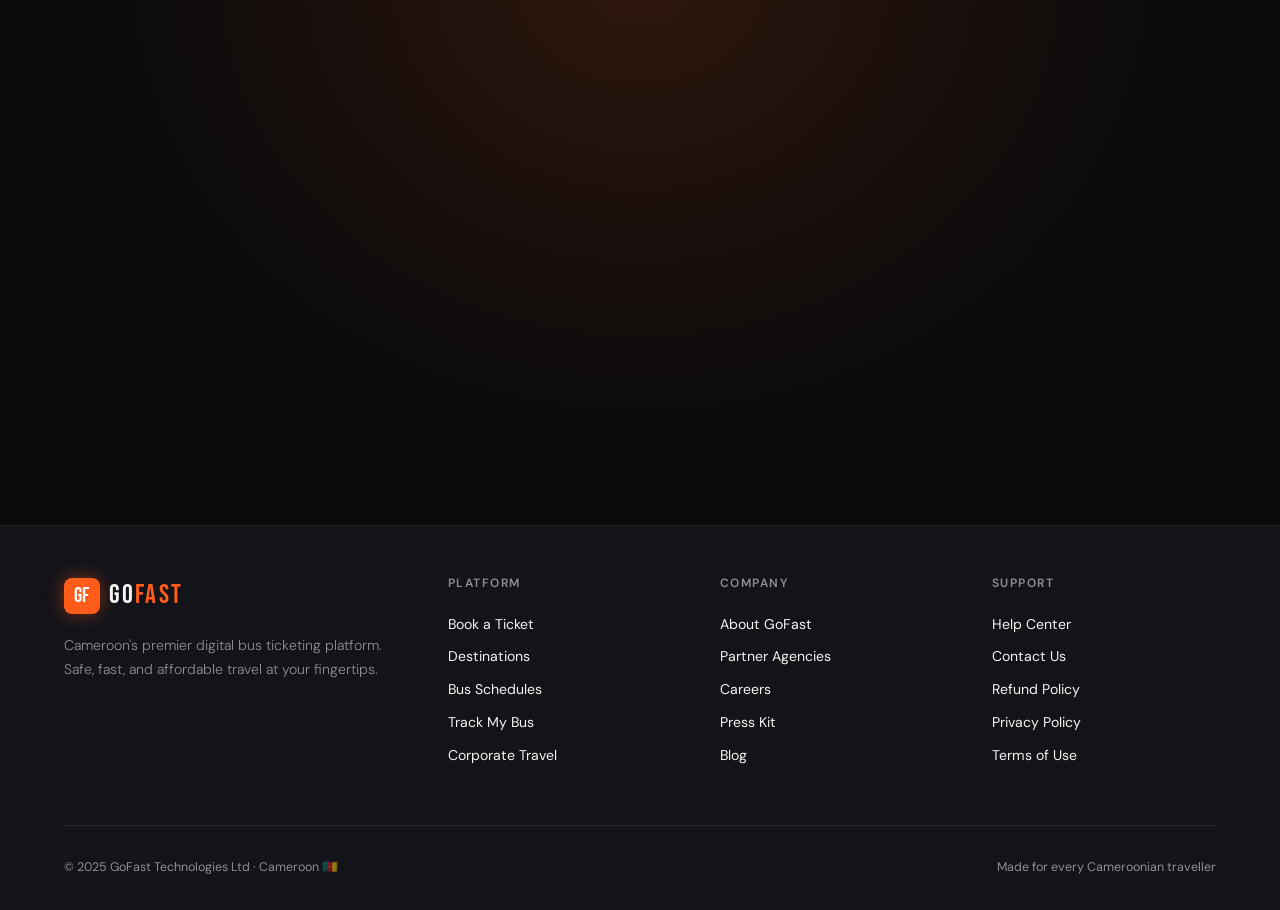
==== commit 88af5a13: "Add initial backend structure with Spring Boot setup and database schema - Implement main applicatio" ====
--- a/index.html
+++ b/index.html
@@ -359,7 +359,7 @@
   </div>
   <div class="footer-bottom">
     <div>© 2025 GoFast Technologies Ltd · Cameroon 🇨🇲</div>
-    <div>Made with <span>♥</span> for every Cameroonian traveller</div>
+    <div>Made for every Cameroonian traveller</div>
   </div>
 </footer>
 
